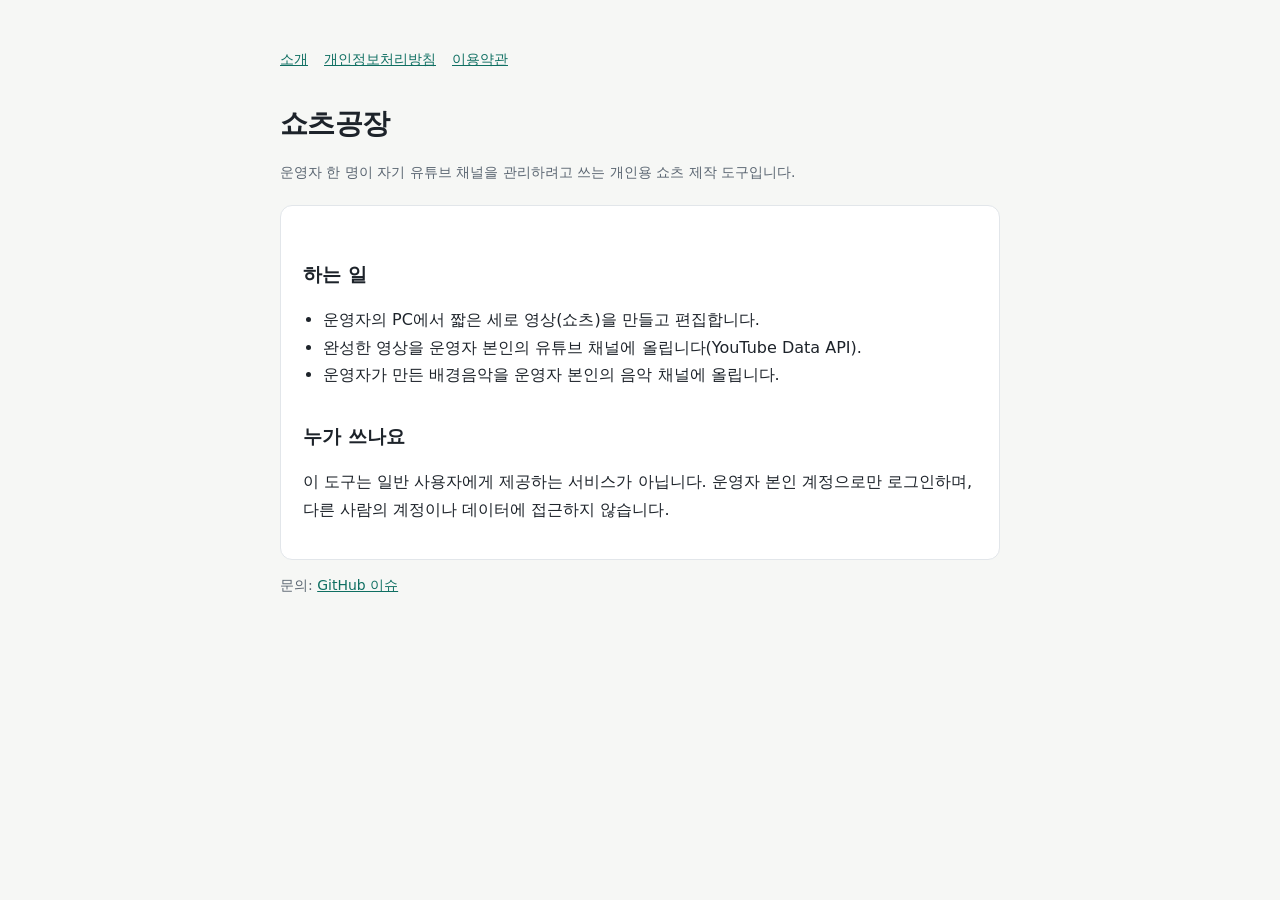
==== index.html @ 0697a199 "제품 모아보기" ====
<!doctype html>
<html lang="ko">
<head><meta charset="utf-8"><meta name="viewport" content="width=device-width, initial-scale=1">
<title>쇼츠공장</title><link rel="stylesheet" href="style.css"></head>
<body><main>
<nav><a href="./">소개</a><a href="privacy.html">개인정보처리방침</a><a href="terms.html">이용약관</a></nav>
<h1>쇼츠공장</h1>
<p class="muted">운영자 한 명이 자기 유튜브 채널을 관리하려고 쓰는 개인용 쇼츠 제작 도구입니다.</p>
<div class="card">
  <h2>하는 일</h2>
  <ul>
    <li>운영자의 PC에서 짧은 세로 영상(쇼츠)을 만들고 편집합니다.</li>
    <li>완성한 영상을 운영자 본인의 유튜브 채널에 올립니다(YouTube Data API).</li>
    <li>운영자가 만든 배경음악을 운영자 본인의 음악 채널에 올립니다.</li>
  </ul>
  <h2>누가 쓰나요</h2>
  <p>이 도구는 일반 사용자에게 제공하는 서비스가 아닙니다. 운영자 본인 계정으로만 로그인하며, 다른 사람의 계정이나 데이터에 접근하지 않습니다.</p>
</div>
<p class="muted">문의: <a href="https://github.com/thingsall/thingsall.github.io/issues">GitHub 이슈</a></p>
</main></body></html>
---- style.css ----
:root { --ink: #1d232a; --muted: #5b6672; --line: #e2e6ea; --accent: #0f6f62; --bg: #f6f7f5; }
* { box-sizing: border-box; }
body { margin: 0; background: var(--bg); color: var(--ink); font-family: "Pretendard", "Malgun Gothic", "Apple SD Gothic Neo", system-ui, sans-serif; line-height: 1.7; word-break: keep-all; }
main { max-width: 760px; margin: 0 auto; padding: 48px 20px 64px; }
h1 { font-size: 28px; margin: 0 0 8px; letter-spacing: -.02em; }
h2 { font-size: 19px; margin: 32px 0 8px; }
p, li { color: var(--ink); }
.muted { color: var(--muted); font-size: 14px; }
.card { background: #fff; border: 1px solid var(--line); border-radius: 12px; padding: 20px 22px; margin-top: 20px; }
a { color: var(--accent); }
nav { display: flex; gap: 16px; font-size: 14px; margin-bottom: 28px; }
ul { padding-left: 20px; }
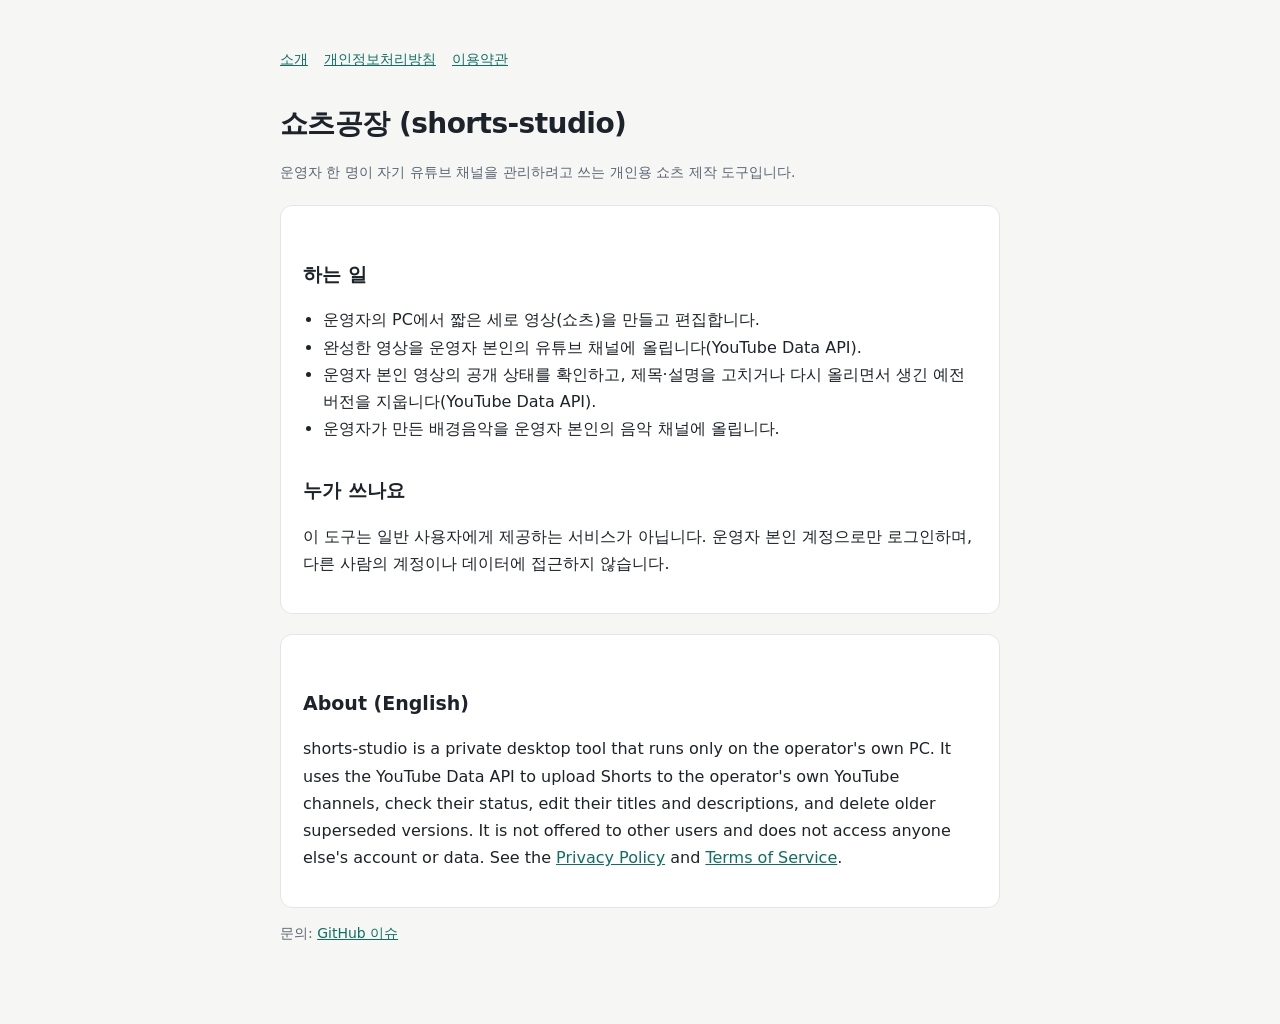
==== commit 4a57392d: "소개·개인정보처리방침: 내 영상 상태 확인·수정·삭제 권한, 30일 삭제, 영어 요약" ====
--- a/index.html
+++ b/index.html
@@ -4,17 +4,25 @@
 <title>쇼츠공장</title><link rel="stylesheet" href="style.css"></head>
 <body><main>
 <nav><a href="./">소개</a><a href="privacy.html">개인정보처리방침</a><a href="terms.html">이용약관</a></nav>
-<h1>쇼츠공장</h1>
+<h1>쇼츠공장 (shorts-studio)</h1>
 <p class="muted">운영자 한 명이 자기 유튜브 채널을 관리하려고 쓰는 개인용 쇼츠 제작 도구입니다.</p>
 <div class="card">
   <h2>하는 일</h2>
   <ul>
     <li>운영자의 PC에서 짧은 세로 영상(쇼츠)을 만들고 편집합니다.</li>
     <li>완성한 영상을 운영자 본인의 유튜브 채널에 올립니다(YouTube Data API).</li>
+    <li>운영자 본인 영상의 공개 상태를 확인하고, 제목·설명을 고치거나 다시 올리면서 생긴 예전 버전을 지웁니다(YouTube Data API).</li>
     <li>운영자가 만든 배경음악을 운영자 본인의 음악 채널에 올립니다.</li>
   </ul>
   <h2>누가 쓰나요</h2>
   <p>이 도구는 일반 사용자에게 제공하는 서비스가 아닙니다. 운영자 본인 계정으로만 로그인하며, 다른 사람의 계정이나 데이터에 접근하지 않습니다.</p>
 </div>
+<div class="card" lang="en">
+  <h2>About (English)</h2>
+  <p>shorts-studio is a private desktop tool that runs only on the operator's own PC. It uses the YouTube Data API to upload
+    Shorts to the operator's own YouTube channels, check their status, edit their titles and descriptions, and delete older
+    superseded versions. It is not offered to other users and does not access anyone else's account or data.
+    See the <a href="privacy.html">Privacy Policy</a> and <a href="terms.html">Terms of Service</a>.</p>
+</div>
 <p class="muted">문의: <a href="https://github.com/thingsall/thingsall.github.io/issues">GitHub 이슈</a></p>
 </main></body></html>
